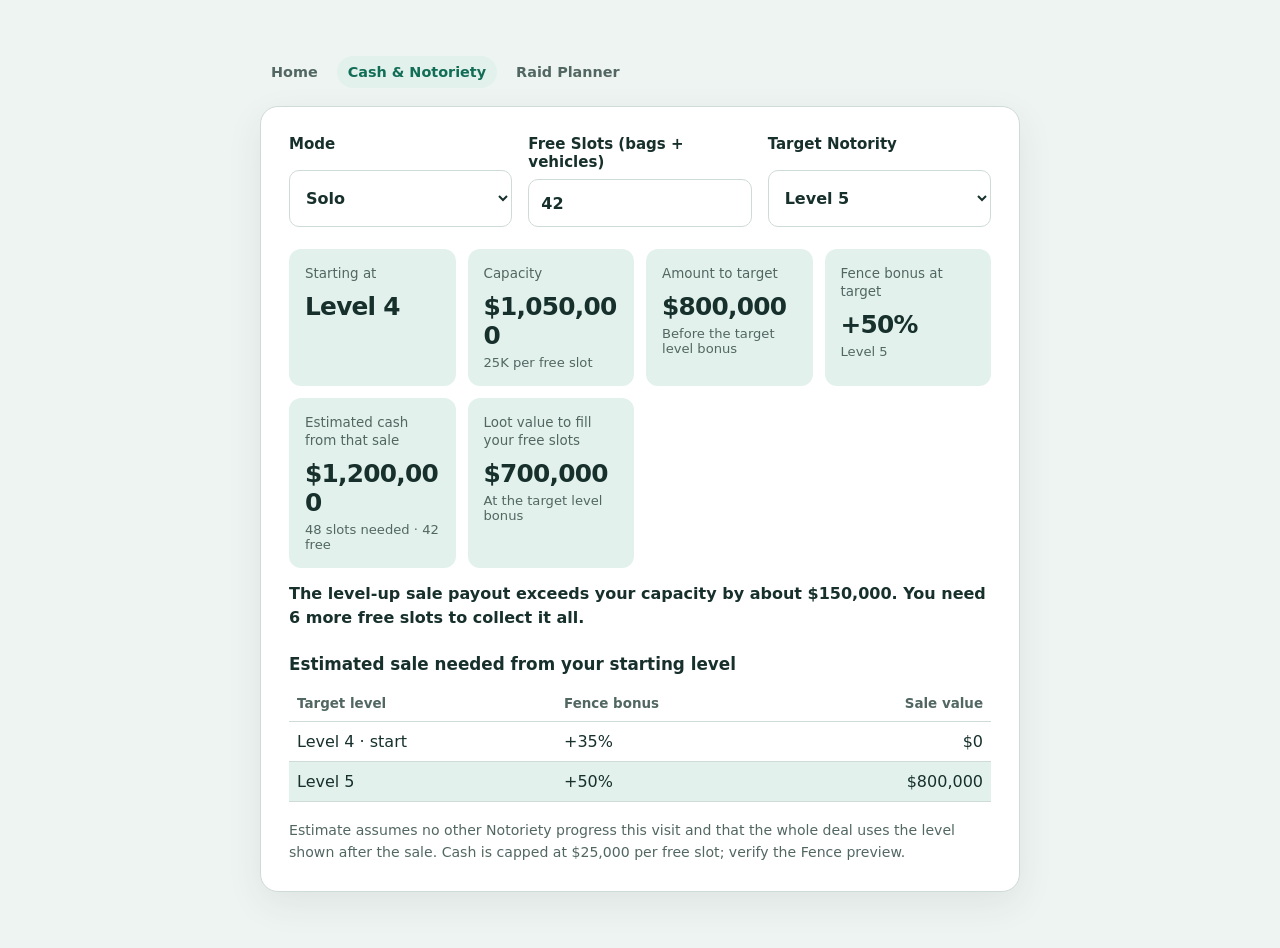
==== notoriety.html @ 1686f81c "Add ROB RUN calculators site" ====
<!doctype html>
<html lang="en">
<head>
  <meta charset="utf-8">
  <meta name="viewport" content="width=device-width, initial-scale=1">
  <meta name="theme-color" content="#eef4f2">
  <title>ROB RUN Fence Cash Calculator</title>
  <style>
    :root {
      color-scheme: light dark;
      --page: #eef4f2;
      --surface: #ffffff;
      --ink: #17302c;
      --muted: #526762;
      --line: #cfdbd7;
      --accent: #116d55;
      --accent-soft: #e2f1eb;
      --field: #ffffff;
      font-family: Inter, ui-sans-serif, system-ui, -apple-system, BlinkMacSystemFont, "Segoe UI", sans-serif;
    }
    @media (prefers-color-scheme: dark) {
      :root {
        --page: #121b19;
        --surface: #1c2925;
        --ink: #e7f0ec;
        --muted: #b2c1bb;
        --line: #3a4a44;
        --accent: #73d1ad;
        --accent-soft: #263d34;
        --field: #17221f;
      }
    }
    * { box-sizing: border-box; }
    body {
      margin: 0;
      min-height: 100vh;
      padding: clamp(20px, 5vw, 56px) 16px;
      background: var(--page);
      color: var(--ink);
    }
    main {
      width: min(100%, 760px);
      margin: 0 auto;
    }
    .site-nav {
      width: min(100%, 760px);
      margin: 0 auto 18px;
      display: flex;
      flex-wrap: wrap;
      gap: 8px;
    }
    .site-nav a {
      padding: 8px 11px;
      border-radius: 999px;
      color: var(--muted);
      text-decoration: none;
      font-size: 0.9rem;
      font-weight: 600;
    }
    .site-nav a[aria-current="page"] { background: var(--accent-soft); color: var(--accent); }
    h1 {
      margin: 0 0 8px;
      font-size: clamp(1.55rem, 4vw, 2.15rem);
      letter-spacing: -0.035em;
    }
    .intro {
      margin: 0 0 24px;
      color: var(--muted);
      line-height: 1.5;
    }
    .panel {
      padding: clamp(18px, 4vw, 28px);
      border: 1px solid var(--line);
      border-radius: 18px;
      background: var(--surface);
      box-shadow: 0 12px 36px rgb(20 45 38 / 8%);
    }
    .inputs {
      display: grid;
      grid-template-columns: repeat(auto-fit, minmax(min(100%, 190px), 1fr));
      gap: 16px;
      margin-bottom: 22px;
    }
    label { display: grid; gap: 8px; font-weight: 600; }
    label span { font-size: 0.94rem; }
    select, input {
      width: 100%;
      min-height: 48px;
      padding: 10px 12px;
      border: 1px solid var(--line);
      border-radius: 10px;
      background: var(--field);
      color: var(--ink);
      font: inherit;
    }
    select:focus, input:focus {
      outline: 3px solid color-mix(in srgb, var(--accent) 32%, transparent);
      border-color: var(--accent);
    }
    .results {
      display: grid;
      grid-template-columns: repeat(auto-fit, minmax(min(100%, 155px), 1fr));
      gap: 12px;
    }
    .result {
      min-width: 0;
      padding: 16px;
      border-radius: 12px;
      background: var(--accent-soft);
    }
    .result-label {
      display: block;
      margin-bottom: 9px;
      color: var(--muted);
      font-size: 0.84rem;
      line-height: 1.35;
    }
    .result-value {
      display: block;
      font-size: clamp(1.15rem, 3.8vw, 1.55rem);
      font-weight: 700;
      letter-spacing: -0.03em;
      overflow-wrap: anywhere;
      font-variant-numeric: tabular-nums;
    }
    .result-detail {
      display: block;
      margin-top: 5px;
      color: var(--muted);
      font-size: 0.82rem;
    }
    .note {
      margin: 18px 0 0;
      color: var(--muted);
      font-size: 0.88rem;
      line-height: 1.5;
    }
    .ladder-section { margin-top: 24px; }
    h2 { margin: 0 0 12px; font-size: 1.05rem; }
    .table-wrap { overflow-x: auto; }
    table { width: 100%; border-collapse: collapse; text-align: left; }
    th, td { padding: 10px 8px; border-bottom: 1px solid var(--line); }
    th { color: var(--muted); font-size: 0.84rem; font-weight: 600; }
    td:last-child, th:last-child { text-align: right; white-space: nowrap; }
    tbody tr.selected { background: var(--accent-soft); }
    .status { margin: 14px 0 0; font-weight: 600; line-height: 1.5; }
    @media (max-width: 460px) {
      th, td { padding: 9px 5px; font-size: 0.85rem; }
    }
  </style>
</head>
<body>
  <nav class="site-nav" aria-label="ROB RUN tools">
    <a href="index.html">Home</a>
    <a href="notoriety.html" aria-current="page">Cash &amp; Notoriety</a>
    <a href="raids.html">Raid Planner</a>
  </nav>
  <main>
    <section class="panel" aria-label="Cash capacity settings and results">
      <div class="inputs">
        <label for="party">
          <span>Mode</span>
          <select id="party">
            <option value="solo" selected>Solo</option>
            <option value="duo">Duo</option>
            <option value="trio">Trio</option>
          </select>
        </label>
        <label for="slots">
          <span>Free Slots (bags + vehicles)</span>
          <input id="slots" type="number" min="0" step="1" value="42" inputmode="numeric">
        </label>
        <label for="target">
          <span>Target Notority</span>
          <select id="target"></select>
        </label>
      </div>
      <div class="results" aria-live="polite" aria-atomic="true">
        <div class="result">
          <span class="result-label">Starting at</span>
          <strong class="result-value" id="start-level">Level 4</strong>
        </div>
        <div class="result">
          <span class="result-label">Capacity</span>
          <strong class="result-value" id="capacity">$1,050,000</strong>
          <span class="result-detail">25K per free slot</span>
        </div>
        <div class="result">
          <span class="result-label">Amount to target</span>
          <strong class="result-value" id="sale-needed">$800,000</strong>
          <span class="result-detail">Before the target level bonus</span>
        </div>
        <div class="result">
          <span class="result-label">Fence bonus at target</span>
          <strong class="result-value" id="target-bonus">+50%</strong>
          <span class="result-detail" id="target-label">Level 5</span>
        </div>
        <div class="result">
          <span class="result-label">Estimated cash from that sale</span>
          <strong class="result-value" id="payout">$1,200,000</strong>
          <span class="result-detail" id="slots-needed">48 slots needed · 42 free</span>
        </div>
        <div class="result">
          <span class="result-label">Loot value to fill your free slots</span>
          <strong class="result-value" id="fill-value">$700,000</strong>
          <span class="result-detail">At the target level bonus</span>
        </div>
      </div>
      <p class="status" id="fit-status" aria-live="polite"></p>
      <div class="ladder-section">
        <h2>Estimated sale needed from your starting level</h2>
        <div class="table-wrap">
          <table>
            <thead><tr><th>Target level</th><th>Fence bonus</th><th>Sale value</th></tr></thead>
            <tbody id="ladder-body"></tbody>
          </table>
        </div>
      </div>
      <p class="note" id="note">Thresholds are community-reported estimates. Other criminal actions can add Notoriety progress; check the Fence preview for the live level and payout.</p>
    </section>
  </main>
  <script>
    (() => {
      const partyInput = document.getElementById("party");
      const slotsInput = document.getElementById("slots");
      const targetInput = document.getElementById("target");
      const startOutput = document.getElementById("start-level");
      const capacityOutput = document.getElementById("capacity");
      const saleOutput = document.getElementById("sale-needed");
      const bonusOutput = document.getElementById("target-bonus");
      const targetLabelOutput = document.getElementById("target-label");
      const payoutOutput = document.getElementById("payout");
      const slotsNeededOutput = document.getElementById("slots-needed");
      const fillValueOutput = document.getElementById("fill-value");
      const fitStatusOutput = document.getElementById("fit-status");
      const ladderBody = document.getElementById("ladder-body");
      const noteOutput = document.getElementById("note");
      const cashPerSlot = 25000;
      const cumulativeThresholds = [0, 200000, 500000, 1000000, 1800000];
      const fenceBonuses = [0, 10, 20, 35, 50];
      const startingRates = {
        solo: { level: 4, bonus: 35 },
        duo: { level: 2, bonus: 10 },
        trio: { level: 1, bonus: 0 }
      };
      const money = new Intl.NumberFormat("en-US", {
        style: "currency",
        currency: "USD",
        maximumFractionDigits: 0
      });

      function refreshTargets(startLevel) {
        const previousTarget = Number(targetInput.value) || 5;
        targetInput.replaceChildren();
        for (let level = startLevel; level <= 5; level += 1) {
          const option = document.createElement("option");
          option.value = String(level);
          option.textContent = `Level ${level}`;
          targetInput.append(option);
        }
        targetInput.value = String(Math.max(startLevel, Math.min(5, previousTarget)));
      }

      function update() {
        const party = startingRates[partyInput.value];
        const slots = Math.max(0, Math.floor(Number(slotsInput.value) || 0));
        const capacity = slots * cashPerSlot;
        const targetLevel = Number(targetInput.value);
        const targetBonus = fenceBonuses[targetLevel - 1];
        const saleNeeded = Math.max(0, cumulativeThresholds[targetLevel - 1] - cumulativeThresholds[party.level - 1]);
        const payout = saleNeeded * (1 + targetBonus / 100);
        const slotsNeeded = Math.ceil(payout / cashPerSlot);
        const fillValue = capacity / (1 + targetBonus / 100);

        startOutput.textContent = `Level ${party.level}`;
        capacityOutput.textContent = money.format(capacity);
        saleOutput.textContent = money.format(saleNeeded);
        bonusOutput.textContent = `+${targetBonus}%`;
        targetLabelOutput.textContent = `Level ${targetLevel}`;
        payoutOutput.textContent = money.format(payout);
        slotsNeededOutput.textContent = `${slotsNeeded} slots needed · ${slots} free`;
        fillValueOutput.textContent = money.format(Math.round(fillValue));

        if (slotsNeeded > slots) {
          const shortfall = slotsNeeded - slots;
          fitStatusOutput.textContent = `The level-up sale payout exceeds your capacity by about ${money.format(payout - capacity)}. You need ${shortfall} more free slot${shortfall === 1 ? "" : "s"} to collect it all.`;
        } else {
          const remainingCash = capacity - payout;
          const moreLoot = remainingCash / (1 + targetBonus / 100);
          fitStatusOutput.textContent = remainingCash > 0
            ? `The payout fits. After collecting it, about ${money.format(Math.round(moreLoot))} more loot value at the target bonus would fill the remaining slots.`
            : "The level-up sale payout fills your available slots.";
        }

        const rows = [];
        for (let level = party.level; level <= 5; level += 1) {
          const needed = Math.max(0, cumulativeThresholds[level - 1] - cumulativeThresholds[party.level - 1]);
          rows.push(`<tr class="${level === targetLevel ? "selected" : ""}"><td>Level ${level}${level === party.level ? " · start" : ""}</td><td>+${fenceBonuses[level - 1]}%</td><td>${money.format(needed)}</td></tr>`);
        }
        ladderBody.innerHTML = rows.join("");
        noteOutput.textContent = `Estimate assumes no other Notoriety progress this visit and that the whole deal uses the level shown after the sale. Cash is capped at $25,000 per free slot; verify the Fence preview.`;
      }

      partyInput.addEventListener("change", () => {
        refreshTargets(startingRates[partyInput.value].level);
        update();
      });
      targetInput.addEventListener("change", update);
      slotsInput.addEventListener("input", update);
      refreshTargets(startingRates[partyInput.value].level);
      targetInput.value = "5";
      update();
    })();
  </script>
</body>
</html>
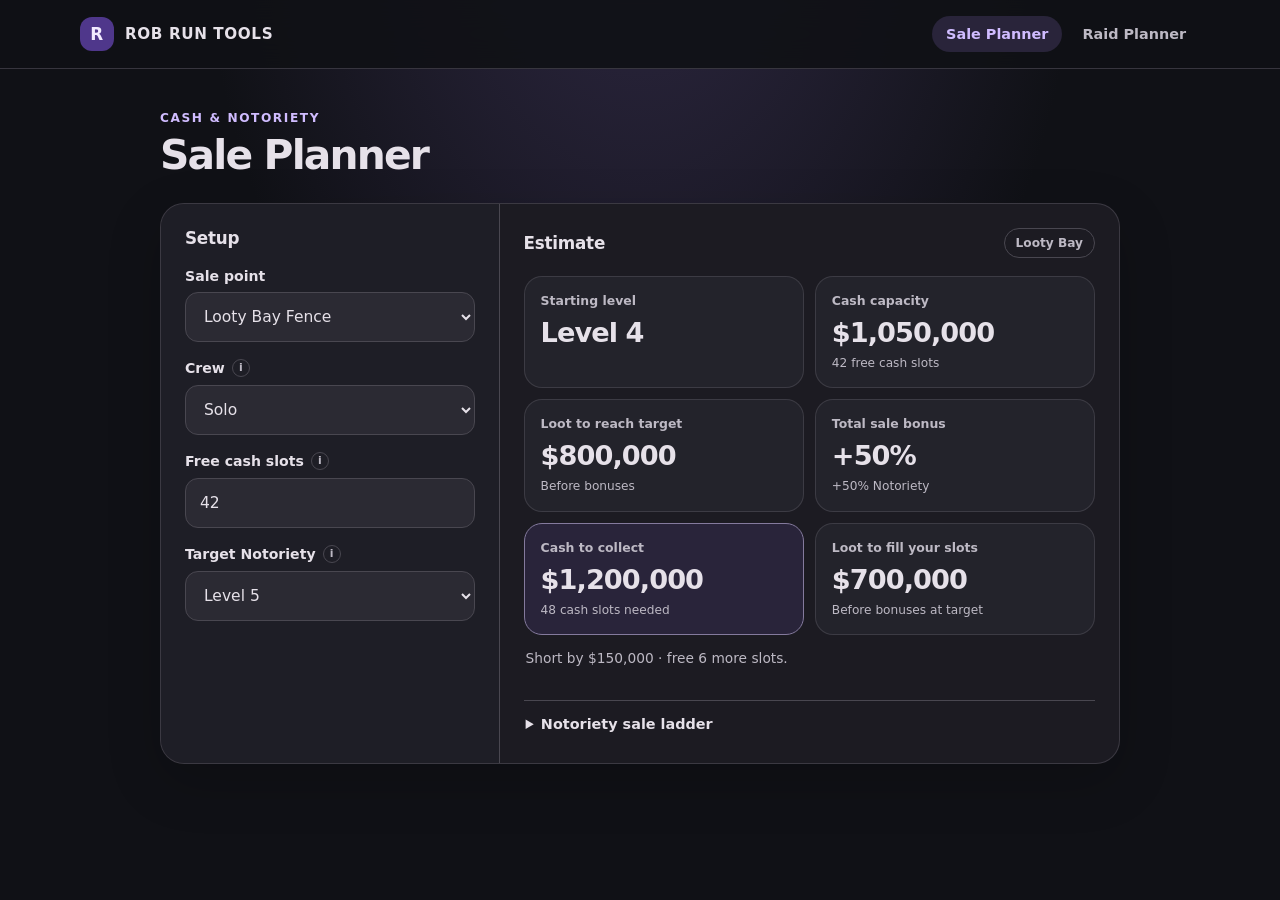
==== commit 73d84fa2: "Polish ROB RUN tools and add district sales" ====
--- a/notoriety.html
+++ b/notoriety.html
@@ -3,220 +3,81 @@
 <head>
   <meta charset="utf-8">
   <meta name="viewport" content="width=device-width, initial-scale=1">
-  <meta name="theme-color" content="#eef4f2">
-  <title>ROB RUN Fence Cash Calculator</title>
-  <style>
-    :root {
-      color-scheme: light dark;
-      --page: #eef4f2;
-      --surface: #ffffff;
-      --ink: #17302c;
-      --muted: #526762;
-      --line: #cfdbd7;
-      --accent: #116d55;
-      --accent-soft: #e2f1eb;
-      --field: #ffffff;
-      font-family: Inter, ui-sans-serif, system-ui, -apple-system, BlinkMacSystemFont, "Segoe UI", sans-serif;
-    }
-    @media (prefers-color-scheme: dark) {
-      :root {
-        --page: #121b19;
-        --surface: #1c2925;
-        --ink: #e7f0ec;
-        --muted: #b2c1bb;
-        --line: #3a4a44;
-        --accent: #73d1ad;
-        --accent-soft: #263d34;
-        --field: #17221f;
-      }
-    }
-    * { box-sizing: border-box; }
-    body {
-      margin: 0;
-      min-height: 100vh;
-      padding: clamp(20px, 5vw, 56px) 16px;
-      background: var(--page);
-      color: var(--ink);
-    }
-    main {
-      width: min(100%, 760px);
-      margin: 0 auto;
-    }
-    .site-nav {
-      width: min(100%, 760px);
-      margin: 0 auto 18px;
-      display: flex;
-      flex-wrap: wrap;
-      gap: 8px;
-    }
-    .site-nav a {
-      padding: 8px 11px;
-      border-radius: 999px;
-      color: var(--muted);
-      text-decoration: none;
-      font-size: 0.9rem;
-      font-weight: 600;
-    }
-    .site-nav a[aria-current="page"] { background: var(--accent-soft); color: var(--accent); }
-    h1 {
-      margin: 0 0 8px;
-      font-size: clamp(1.55rem, 4vw, 2.15rem);
-      letter-spacing: -0.035em;
-    }
-    .intro {
-      margin: 0 0 24px;
-      color: var(--muted);
-      line-height: 1.5;
-    }
-    .panel {
-      padding: clamp(18px, 4vw, 28px);
-      border: 1px solid var(--line);
-      border-radius: 18px;
-      background: var(--surface);
-      box-shadow: 0 12px 36px rgb(20 45 38 / 8%);
-    }
-    .inputs {
-      display: grid;
-      grid-template-columns: repeat(auto-fit, minmax(min(100%, 190px), 1fr));
-      gap: 16px;
-      margin-bottom: 22px;
-    }
-    label { display: grid; gap: 8px; font-weight: 600; }
-    label span { font-size: 0.94rem; }
-    select, input {
-      width: 100%;
-      min-height: 48px;
-      padding: 10px 12px;
-      border: 1px solid var(--line);
-      border-radius: 10px;
-      background: var(--field);
-      color: var(--ink);
-      font: inherit;
-    }
-    select:focus, input:focus {
-      outline: 3px solid color-mix(in srgb, var(--accent) 32%, transparent);
-      border-color: var(--accent);
-    }
-    .results {
-      display: grid;
-      grid-template-columns: repeat(auto-fit, minmax(min(100%, 155px), 1fr));
-      gap: 12px;
-    }
-    .result {
-      min-width: 0;
-      padding: 16px;
-      border-radius: 12px;
-      background: var(--accent-soft);
-    }
-    .result-label {
-      display: block;
-      margin-bottom: 9px;
-      color: var(--muted);
-      font-size: 0.84rem;
-      line-height: 1.35;
-    }
-    .result-value {
-      display: block;
-      font-size: clamp(1.15rem, 3.8vw, 1.55rem);
-      font-weight: 700;
-      letter-spacing: -0.03em;
-      overflow-wrap: anywhere;
-      font-variant-numeric: tabular-nums;
-    }
-    .result-detail {
-      display: block;
-      margin-top: 5px;
-      color: var(--muted);
-      font-size: 0.82rem;
-    }
-    .note {
-      margin: 18px 0 0;
-      color: var(--muted);
-      font-size: 0.88rem;
-      line-height: 1.5;
-    }
-    .ladder-section { margin-top: 24px; }
-    h2 { margin: 0 0 12px; font-size: 1.05rem; }
-    .table-wrap { overflow-x: auto; }
-    table { width: 100%; border-collapse: collapse; text-align: left; }
-    th, td { padding: 10px 8px; border-bottom: 1px solid var(--line); }
-    th { color: var(--muted); font-size: 0.84rem; font-weight: 600; }
-    td:last-child, th:last-child { text-align: right; white-space: nowrap; }
-    tbody tr.selected { background: var(--accent-soft); }
-    .status { margin: 14px 0 0; font-weight: 600; line-height: 1.5; }
-    @media (max-width: 460px) {
-      th, td { padding: 9px 5px; font-size: 0.85rem; }
-    }
-  </style>
+  <meta name="theme-color" content="#101116">
+  <title>Sale Planner · ROB RUN Tools</title>
+  <link rel="stylesheet" href="styles.css">
 </head>
 <body>
-  <nav class="site-nav" aria-label="ROB RUN tools">
-    <a href="index.html">Home</a>
-    <a href="notoriety.html" aria-current="page">Cash &amp; Notoriety</a>
-    <a href="raids.html">Raid Planner</a>
-  </nav>
-  <main>
-    <section class="panel" aria-label="Cash capacity settings and results">
-      <div class="inputs">
-        <label for="party">
-          <span>Mode</span>
-          <select id="party">
-            <option value="solo" selected>Solo</option>
-            <option value="duo">Duo</option>
-            <option value="trio">Trio</option>
-          </select>
-        </label>
-        <label for="slots">
-          <span>Free Slots (bags + vehicles)</span>
-          <input id="slots" type="number" min="0" step="1" value="42" inputmode="numeric">
-        </label>
-        <label for="target">
-          <span>Target Notority</span>
-          <select id="target"></select>
-        </label>
-      </div>
-      <div class="results" aria-live="polite" aria-atomic="true">
-        <div class="result">
-          <span class="result-label">Starting at</span>
-          <strong class="result-value" id="start-level">Level 4</strong>
-        </div>
-        <div class="result">
-          <span class="result-label">Capacity</span>
-          <strong class="result-value" id="capacity">$1,050,000</strong>
-          <span class="result-detail">25K per free slot</span>
-        </div>
-        <div class="result">
-          <span class="result-label">Amount to target</span>
-          <strong class="result-value" id="sale-needed">$800,000</strong>
-          <span class="result-detail">Before the target level bonus</span>
-        </div>
-        <div class="result">
-          <span class="result-label">Fence bonus at target</span>
-          <strong class="result-value" id="target-bonus">+50%</strong>
-          <span class="result-detail" id="target-label">Level 5</span>
-        </div>
-        <div class="result">
-          <span class="result-label">Estimated cash from that sale</span>
-          <strong class="result-value" id="payout">$1,200,000</strong>
-          <span class="result-detail" id="slots-needed">48 slots needed · 42 free</span>
-        </div>
-        <div class="result">
-          <span class="result-label">Loot value to fill your free slots</span>
-          <strong class="result-value" id="fill-value">$700,000</strong>
-          <span class="result-detail">At the target level bonus</span>
+  <header class="appbar">
+    <div class="appbar-inner">
+      <a class="brand" href="index.html"><span class="brand-mark" aria-hidden="true">R</span><span>ROB RUN TOOLS</span></a>
+      <nav class="nav" aria-label="Main navigation">
+        <a href="notoriety.html" aria-current="page">Sale Planner</a>
+        <a href="raids.html">Raid Planner</a>
+      </nav>
+    </div>
+  </header>
+  <main class="page page-narrow">
+    <div class="page-head"><p class="eyebrow">Cash &amp; Notoriety</p><h1>Sale Planner</h1></div>
+    <section class="planner surface" aria-label="Sale planning calculator">
+      <div class="setup">
+        <div class="section-title"><h2>Setup</h2></div>
+        <div class="fields">
+          <label class="field" for="location">
+            <span class="label-line">Sale point</span>
+            <select id="location">
+              <option value="fence">Looty Bay Fence</option>
+              <option value="center">District Sales Center</option>
+            </select>
+          </label>
+          <div class="field" id="district-fields" hidden>
+            <label class="label-line" for="district-level">District level <button class="info" type="button" title="District Sales Centers are for residents. Reported location bonuses: Level I +10%, Level II +20%, Level III +30%. Check the live offer." aria-label="District Sales Center bonus details">i</button></label>
+            <select id="district-level">
+              <option value="1">Level I</option>
+              <option value="2">Level II</option>
+              <option value="3">Level III · Highlands</option>
+            </select>
+          </div>
+          <label class="field" for="party">
+            <span class="label-line">Crew <button class="info" type="button" title="Sets your estimated starting Notoriety." aria-label="Crew size details">i</button></span>
+            <select id="party">
+              <option value="solo" selected>Solo</option>
+              <option value="duo">Duo</option>
+              <option value="trio">Trio</option>
+            </select>
+          </label>
+          <label class="field" for="slots">
+            <span class="label-line">Free cash slots <button class="info" type="button" title="Each free slot holds one $25,000 cash stack." aria-label="Cash slots details">i</button></span>
+            <input id="slots" type="number" min="0" step="1" value="42" inputmode="numeric">
+          </label>
+          <label class="field" for="target">
+            <span class="label-line">Target Notoriety <button class="info" type="button" title="Notoriety thresholds are estimates. Check the live sale preview." aria-label="Notoriety estimate details">i</button></span>
+            <select id="target"></select>
+          </label>
         </div>
       </div>
-      <p class="status" id="fit-status" aria-live="polite"></p>
-      <div class="ladder-section">
-        <h2>Estimated sale needed from your starting level</h2>
-        <div class="table-wrap">
-          <table>
-            <thead><tr><th>Target level</th><th>Fence bonus</th><th>Sale value</th></tr></thead>
-            <tbody id="ladder-body"></tbody>
-          </table>
+      <div class="results">
+        <div class="results-head"><h2>Estimate</h2><span class="live-chip" id="location-chip">Looty Bay</span></div>
+        <div class="result-grid" aria-live="polite" aria-atomic="true">
+          <div class="result"><span class="result-label">Starting level</span><strong class="result-value" id="start-level">Level 4</strong></div>
+          <div class="result"><span class="result-label">Cash capacity</span><strong class="result-value" id="capacity">$1,050,000</strong><span class="result-detail" id="capacity-detail">42 free slots</span></div>
+          <div class="result"><span class="result-label">Loot to reach target</span><strong class="result-value" id="sale-needed">$800,000</strong><span class="result-detail">Before bonuses</span></div>
+          <div class="result"><span class="result-label">Total sale bonus</span><strong class="result-value" id="total-bonus">+50%</strong><span class="result-detail" id="bonus-detail">+50% Notoriety</span></div>
+          <div class="result primary"><span class="result-label">Cash to collect</span><strong class="result-value" id="payout">$1,200,000</strong><span class="result-detail" id="slots-needed">48 slots needed</span></div>
+          <div class="result"><span class="result-label">Loot to fill your slots</span><strong class="result-value" id="fill-value">$700,000</strong><span class="result-detail">Before bonuses at target</span></div>
         </div>
+        <p class="status-line" id="fit-status" aria-live="polite"></p>
+        <details class="details">
+          <summary>Notoriety sale ladder</summary>
+          <div class="table-wrap">
+            <table>
+              <thead><tr><th>Target</th><th>Loot to reach</th><th>Total bonus</th><th>Cash</th></tr></thead>
+              <tbody id="ladder-body"></tbody>
+            </table>
+          </div>
+          <p class="table-empty" id="ladder-empty" hidden>Already at the highest level.</p>
+        </details>
       </div>
-      <p class="note" id="note">Thresholds are community-reported estimates. Other criminal actions can add Notoriety progress; check the Fence preview for the live level and payout.</p>
     </section>
   </main>
   <script>
@@ -224,92 +85,84 @@
       const partyInput = document.getElementById("party");
       const slotsInput = document.getElementById("slots");
       const targetInput = document.getElementById("target");
-      const startOutput = document.getElementById("start-level");
-      const capacityOutput = document.getElementById("capacity");
-      const saleOutput = document.getElementById("sale-needed");
-      const bonusOutput = document.getElementById("target-bonus");
-      const targetLabelOutput = document.getElementById("target-label");
-      const payoutOutput = document.getElementById("payout");
-      const slotsNeededOutput = document.getElementById("slots-needed");
-      const fillValueOutput = document.getElementById("fill-value");
-      const fitStatusOutput = document.getElementById("fit-status");
-      const ladderBody = document.getElementById("ladder-body");
-      const noteOutput = document.getElementById("note");
-      const cashPerSlot = 25000;
-      const cumulativeThresholds = [0, 200000, 500000, 1000000, 1800000];
-      const fenceBonuses = [0, 10, 20, 35, 50];
-      const startingRates = {
-        solo: { level: 4, bonus: 35 },
-        duo: { level: 2, bonus: 10 },
-        trio: { level: 1, bonus: 0 }
-      };
-      const money = new Intl.NumberFormat("en-US", {
-        style: "currency",
-        currency: "USD",
-        maximumFractionDigits: 0
-      });
+      const locationInput = document.getElementById("location");
+      const districtInput = document.getElementById("district-level");
+      const districtFields = document.getElementById("district-fields");
+      const money = new Intl.NumberFormat("en-US", { style: "currency", currency: "USD", maximumFractionDigits: 0 });
+      const thresholds = [0, 200000, 500000, 1000000, 1800000];
+      const notorietyBonuses = [0, 10, 20, 35, 50];
+      const districtBonuses = [0, 10, 20, 30];
+      const starts = { solo: { level: 4 }, duo: { level: 2 }, trio: { level: 1 } };
+      const output = (id) => document.getElementById(id);
 
       function refreshTargets(startLevel) {
-        const previousTarget = Number(targetInput.value) || 5;
+        const oldTarget = Number(targetInput.value) || 5;
         targetInput.replaceChildren();
         for (let level = startLevel; level <= 5; level += 1) {
           const option = document.createElement("option");
           option.value = String(level);
-          option.textContent = `Level ${level}`;
+          option.textContent = "Level " + level;
           targetInput.append(option);
         }
-        targetInput.value = String(Math.max(startLevel, Math.min(5, previousTarget)));
+        targetInput.value = String(Math.max(startLevel, Math.min(5, oldTarget)));
       }
 
-      function update() {
-        const party = startingRates[partyInput.value];
+      function calculate() {
+        const startLevel = starts[partyInput.value].level;
+        const targetLevel = Number(targetInput.value) || startLevel;
         const slots = Math.max(0, Math.floor(Number(slotsInput.value) || 0));
-        const capacity = slots * cashPerSlot;
-        const targetLevel = Number(targetInput.value);
-        const targetBonus = fenceBonuses[targetLevel - 1];
-        const saleNeeded = Math.max(0, cumulativeThresholds[targetLevel - 1] - cumulativeThresholds[party.level - 1]);
-        const payout = saleNeeded * (1 + targetBonus / 100);
-        const slotsNeeded = Math.ceil(payout / cashPerSlot);
-        const fillValue = capacity / (1 + targetBonus / 100);
+        const locationBonus = locationInput.value === "center" ? districtBonuses[Number(districtInput.value)] : 0;
+        const targetNotorietyBonus = notorietyBonuses[targetLevel - 1];
+        const totalBonus = targetNotorietyBonus + locationBonus;
+        const multiplier = 1 + totalBonus / 100;
+        const capacity = slots * 25000;
+        const saleNeeded = Math.max(0, thresholds[targetLevel - 1] - thresholds[startLevel - 1]);
+        const payout = saleNeeded * multiplier;
+        const slotsNeeded = Math.ceil(payout / 25000);
+        const fillValue = capacity / multiplier;
 
-        startOutput.textContent = `Level ${party.level}`;
-        capacityOutput.textContent = money.format(capacity);
-        saleOutput.textContent = money.format(saleNeeded);
-        bonusOutput.textContent = `+${targetBonus}%`;
-        targetLabelOutput.textContent = `Level ${targetLevel}`;
-        payoutOutput.textContent = money.format(payout);
-        slotsNeededOutput.textContent = `${slotsNeeded} slots needed · ${slots} free`;
-        fillValueOutput.textContent = money.format(Math.round(fillValue));
+        output("start-level").textContent = "Level " + startLevel;
+        output("capacity").textContent = money.format(capacity);
+        output("capacity-detail").textContent = slots + " free cash slot" + (slots === 1 ? "" : "s");
+        output("sale-needed").textContent = money.format(saleNeeded);
+        output("total-bonus").textContent = "+" + totalBonus + "%";
+        output("bonus-detail").textContent = "+" + targetNotorietyBonus + "% Notoriety" + (locationBonus ? " · +" + locationBonus + "% location" : "");
+        output("payout").textContent = money.format(payout);
+        output("slots-needed").textContent = slotsNeeded + " cash slot" + (slotsNeeded === 1 ? "" : "s") + " needed";
+        output("fill-value").textContent = money.format(Math.round(fillValue));
+        output("location-chip").textContent = locationInput.value === "center" ? "District Center" : "Looty Bay";
+        districtFields.hidden = locationInput.value !== "center";
 
-        if (slotsNeeded > slots) {
-          const shortfall = slotsNeeded - slots;
-          fitStatusOutput.textContent = `The level-up sale payout exceeds your capacity by about ${money.format(payout - capacity)}. You need ${shortfall} more free slot${shortfall === 1 ? "" : "s"} to collect it all.`;
+        if (slots === 0) {
+          output("fit-status").textContent = "No free cash slots.";
+        } else if (slotsNeeded > slots) {
+          output("fit-status").textContent = "Short by " + money.format(payout - capacity) + " · free " + (slotsNeeded - slots) + " more slot" + (slotsNeeded - slots === 1 ? "" : "s") + ".";
+        } else if (payout === 0) {
+          output("fit-status").textContent = "No sale needed for this level. Bring " + money.format(Math.round(fillValue)) + " loot value to fill your cash slots.";
         } else {
-          const remainingCash = capacity - payout;
-          const moreLoot = remainingCash / (1 + targetBonus / 100);
-          fitStatusOutput.textContent = remainingCash > 0
-            ? `The payout fits. After collecting it, about ${money.format(Math.round(moreLoot))} more loot value at the target bonus would fill the remaining slots.`
-            : "The level-up sale payout fills your available slots.";
+          const extraLoot = Math.max(0, capacity - payout) / multiplier;
+          output("fit-status").textContent = extraLoot > 0
+            ? "Pickup fits · about " + money.format(Math.round(extraLoot)) + " more loot value fills the remaining space."
+            : "Pickup fills your cash slots.";
         }
 
         const rows = [];
-        for (let level = party.level; level <= 5; level += 1) {
-          const needed = Math.max(0, cumulativeThresholds[level - 1] - cumulativeThresholds[party.level - 1]);
-          rows.push(`<tr class="${level === targetLevel ? "selected" : ""}"><td>Level ${level}${level === party.level ? " · start" : ""}</td><td>+${fenceBonuses[level - 1]}%</td><td>${money.format(needed)}</td></tr>`);
+        for (let level = startLevel + 1; level <= 5; level += 1) {
+          const value = thresholds[level - 1] - thresholds[startLevel - 1];
+          const combinedBonus = notorietyBonuses[level - 1] + locationBonus;
+          rows.push("<tr class=\"" + (level === targetLevel ? "selected" : "") + "\"><td>Level " + level + "</td><td>" + money.format(value) + "</td><td>+" + combinedBonus + "%</td><td>" + money.format(value * (1 + combinedBonus / 100)) + "</td></tr>");
         }
-        ladderBody.innerHTML = rows.join("");
-        noteOutput.textContent = `Estimate assumes no other Notoriety progress this visit and that the whole deal uses the level shown after the sale. Cash is capped at $25,000 per free slot; verify the Fence preview.`;
+        output("ladder-body").innerHTML = rows.join("");
+        output("ladder-empty").hidden = rows.length > 0;
       }
 
-      partyInput.addEventListener("change", () => {
-        refreshTargets(startingRates[partyInput.value].level);
-        update();
-      });
-      targetInput.addEventListener("change", update);
-      slotsInput.addEventListener("input", update);
-      refreshTargets(startingRates[partyInput.value].level);
+      partyInput.addEventListener("change", () => { refreshTargets(starts[partyInput.value].level); calculate(); });
+      for (const input of [slotsInput, targetInput, locationInput, districtInput]) {
+        input.addEventListener(input === slotsInput ? "input" : "change", calculate);
+      }
+      refreshTargets(starts[partyInput.value].level);
       targetInput.value = "5";
-      update();
+      calculate();
     })();
   </script>
 </body>
--- a/styles.css
+++ b/styles.css
@@ -0,0 +1,245 @@
+:root {
+  color-scheme: dark;
+  --bg: #101116;
+  --surface: #1b1b21;
+  --surface-2: #23232b;
+  --surface-3: #2b2a33;
+  --outline: #494750;
+  --text: #e6e1e9;
+  --muted: #bdb9c4;
+  --accent: #d0bcff;
+  --accent-container: #4f378b;
+  --accent-soft: #29243a;
+  --good: #a8dab5;
+  --warn: #f3d58a;
+  --bad: #ffb4ab;
+  --green: #b6e2c4;
+  --purple: #d5c5ff;
+  --gold: #f5d58b;
+  font-family: Roboto, Inter, ui-sans-serif, system-ui, -apple-system, BlinkMacSystemFont, "Segoe UI", sans-serif;
+}
+
+* { box-sizing: border-box; }
+body {
+  min-width: 320px;
+  min-height: 100vh;
+  margin: 0;
+  background: radial-gradient(ellipse at 50% -24%, #312a47 0, transparent 50%), var(--bg);
+  color: var(--text);
+}
+a { color: inherit; }
+button, input, select { font: inherit; }
+button, select, input { -webkit-tap-highlight-color: transparent; }
+:focus-visible { outline: 2px solid var(--accent); outline-offset: 3px; }
+[hidden] { display: none !important; }
+
+.appbar {
+  position: sticky;
+  z-index: 5;
+  top: 0;
+  border-bottom: 1px solid color-mix(in srgb, var(--outline) 70%, transparent);
+  background: color-mix(in srgb, var(--bg) 90%, transparent);
+  backdrop-filter: blur(18px);
+}
+.appbar-inner {
+  display: flex;
+  width: min(1120px, calc(100% - 32px));
+  min-height: 68px;
+  align-items: center;
+  justify-content: space-between;
+  gap: 20px;
+  margin: 0 auto;
+}
+.brand {
+  display: inline-flex;
+  align-items: center;
+  gap: 11px;
+  color: var(--text);
+  font-size: .95rem;
+  font-weight: 750;
+  letter-spacing: .04em;
+  text-decoration: none;
+  white-space: nowrap;
+}
+.brand-mark {
+  display: grid;
+  width: 34px;
+  height: 34px;
+  place-items: center;
+  border-radius: 12px;
+  background: var(--accent-container);
+  color: #f1eaff;
+  font-size: 1.05rem;
+  font-weight: 800;
+}
+.nav { display: flex; align-items: center; gap: 6px; }
+.nav a {
+  padding: 10px 14px;
+  border-radius: 999px;
+  color: var(--muted);
+  font-size: .9rem;
+  font-weight: 600;
+  text-decoration: none;
+  transition: background 140ms ease, color 140ms ease;
+}
+.nav a:hover { background: var(--surface-2); color: var(--text); }
+.nav a[aria-current="page"] { background: var(--accent-soft); color: var(--accent); }
+
+.page { width: min(100% - 32px, 1040px); margin: 0 auto; padding: 42px 0 64px; }
+.page-narrow { max-width: 960px; }
+.page-head { margin-bottom: 24px; }
+.eyebrow { margin: 0 0 8px; color: var(--accent); font-size: .76rem; font-weight: 750; letter-spacing: .13em; text-transform: uppercase; }
+h1 { margin: 0; font-size: clamp(1.8rem, 4vw, 2.55rem); font-weight: 650; letter-spacing: -.045em; line-height: 1.12; }
+h2 { margin: 0; font-size: 1.05rem; font-weight: 650; letter-spacing: -.015em; }
+.page-description { margin: 9px 0 0; color: var(--muted); font-size: .96rem; line-height: 1.5; }
+.surface {
+  border: 1px solid color-mix(in srgb, var(--outline) 70%, transparent);
+  border-radius: 24px;
+  background: color-mix(in srgb, var(--surface) 94%, #252338);
+  box-shadow: 0 18px 54px rgb(0 0 0 / 18%);
+}
+.planner { display: grid; grid-template-columns: minmax(250px, .82fr) minmax(0, 1.5fr); overflow: hidden; }
+.setup { padding: 24px; border-right: 1px solid var(--outline); background: color-mix(in srgb, var(--surface-2) 42%, transparent); }
+.section-title { display: flex; align-items: center; justify-content: space-between; gap: 12px; margin-bottom: 20px; }
+.fields { display: grid; gap: 17px; }
+.field { display: grid; min-width: 0; gap: 8px; }
+.label-line { display: flex; align-items: center; gap: 7px; color: var(--text); font-size: .88rem; font-weight: 600; }
+.field input, .field select {
+  width: 100%;
+  min-height: 50px;
+  padding: 0 14px;
+  border: 1px solid var(--outline);
+  border-radius: 13px;
+  background: var(--surface-3);
+  color: var(--text);
+  font-size: .97rem;
+  font-variant-numeric: tabular-nums;
+}
+.field input:focus, .field select:focus { border-color: var(--accent); outline: 2px solid color-mix(in srgb, var(--accent) 26%, transparent); }
+.field input:disabled { opacity: .45; }
+.helper { color: var(--muted); font-size: .78rem; line-height: 1.4; }
+.info {
+  display: inline-grid;
+  width: 18px;
+  height: 18px;
+  flex: 0 0 auto;
+  place-items: center;
+  padding: 0;
+  border: 1px solid var(--outline);
+  border-radius: 50%;
+  background: transparent;
+  color: var(--muted);
+  font-size: .68rem;
+  cursor: help;
+}
+.results { min-width: 0; padding: 24px; }
+.results-head { display: flex; align-items: center; justify-content: space-between; gap: 14px; margin-bottom: 18px; }
+.live-chip { padding: 7px 11px; border: 1px solid var(--outline); border-radius: 999px; color: var(--muted); font-size: .76rem; font-weight: 650; white-space: nowrap; }
+.result-grid { display: grid; grid-template-columns: repeat(2, minmax(0, 1fr)); gap: 11px; }
+.result {
+  min-width: 0;
+  min-height: 108px;
+  padding: 16px;
+  border: 1px solid color-mix(in srgb, var(--outline) 68%, transparent);
+  border-radius: 18px;
+  background: var(--surface-2);
+}
+.result.primary { border-color: color-mix(in srgb, var(--accent) 44%, var(--outline)); background: var(--accent-soft); }
+.result-label { display: flex; align-items: center; gap: 6px; margin-bottom: 9px; color: var(--muted); font-size: .78rem; font-weight: 550; line-height: 1.3; }
+.result-value { display: block; overflow-wrap: anywhere; color: var(--text); font-size: clamp(1.2rem, 2.8vw, 1.7rem); font-weight: 680; letter-spacing: -.035em; line-height: 1.1; font-variant-numeric: tabular-nums; }
+.result-detail { display: block; margin-top: 7px; color: var(--muted); font-size: .76rem; line-height: 1.35; }
+.status-line { min-height: 38px; margin: 14px 2px 4px; color: var(--muted); font-size: .86rem; line-height: 1.45; }
+.details { margin-top: 13px; border-top: 1px solid var(--outline); }
+.details summary { padding: 15px 2px 7px; color: var(--text); font-size: .9rem; font-weight: 600; cursor: pointer; }
+.table-wrap { overflow-x: auto; }
+table { width: 100%; border-collapse: collapse; text-align: left; }
+th, td { padding: 11px 8px; border-bottom: 1px solid color-mix(in srgb, var(--outline) 74%, transparent); }
+th { color: var(--muted); font-size: .75rem; font-weight: 600; }
+td { font-size: .85rem; font-variant-numeric: tabular-nums; }
+th:last-child, td:last-child { text-align: right; white-space: nowrap; }
+tbody tr.selected { background: color-mix(in srgb, var(--accent) 11%, transparent); }
+.table-empty { margin: 8px 0 3px; color: var(--muted); font-size: .85rem; }
+
+.raid-surface { padding: 24px; }
+.summary { display: flex; flex-wrap: wrap; gap: 10px; margin-bottom: 22px; }
+.summary-item { display: flex; min-width: 150px; align-items: center; justify-content: space-between; gap: 16px; padding: 12px 15px; border: 1px solid var(--outline); border-radius: 15px; background: var(--surface-2); }
+.summary-label { color: var(--muted); font-size: .82rem; }
+.summary-value { font-size: 1.08rem; font-weight: 700; font-variant-numeric: tabular-nums; }
+.tabs { display: flex; gap: 4px; margin-bottom: 19px; padding: 4px; border-radius: 999px; background: var(--surface-2); width: fit-content; }
+.tab { min-height: 40px; padding: 0 17px; border: 0; border-radius: 999px; background: transparent; color: var(--muted); font-size: .88rem; font-weight: 620; cursor: pointer; }
+.tab[aria-selected="true"] { background: var(--accent-container); color: #f1eaff; }
+.decoder-grid { display: grid; grid-template-columns: repeat(3, minmax(0, 1fr)); gap: 13px; }
+.decoder-card { padding: 17px; border: 1px solid var(--outline); border-radius: 18px; background: var(--surface-2); }
+.decoder-top { display: flex; align-items: center; justify-content: space-between; gap: 8px; margin-bottom: 15px; }
+.decoder-name { display: flex; align-items: center; gap: 9px; font-weight: 650; }
+.tier-dot { width: 10px; height: 10px; border-radius: 50%; }
+.tier-green { background: var(--green); box-shadow: 0 0 12px color-mix(in srgb, var(--green) 45%, transparent); }
+.tier-purple { background: var(--purple); box-shadow: 0 0 12px color-mix(in srgb, var(--purple) 45%, transparent); }
+.tier-gold { background: var(--gold); box-shadow: 0 0 12px color-mix(in srgb, var(--gold) 45%, transparent); }
+.point-chip { padding: 5px 8px; border-radius: 999px; background: var(--surface-3); color: var(--muted); font-size: .72rem; font-weight: 600; white-space: nowrap; }
+.decoder-card input { width: 100%; min-height: 50px; padding: 0 13px; border: 1px solid var(--outline); border-radius: 13px; background: var(--surface-3); color: var(--text); font-size: 1.05rem; font-weight: 600; font-variant-numeric: tabular-nums; }
+.tab-panel h2 { margin: 0 0 15px; }
+.toggle { display: inline-flex; align-items: center; gap: 10px; margin: 0 0 17px; color: var(--text); font-size: .88rem; font-weight: 550; cursor: pointer; }
+.toggle input { width: 19px; height: 19px; margin: 0; accent-color: var(--accent); }
+.target-table { border: 1px solid var(--outline); border-radius: 17px; overflow: hidden; }
+.target-table th { padding: 13px 12px; background: var(--surface-2); }
+.target-table td { padding: 12px; }
+.numeric { text-align: right; white-space: nowrap; }
+.outlook { display: inline-flex; align-items: center; min-height: 27px; padding: 4px 9px; border-radius: 999px; font-size: .76rem; font-weight: 650; white-space: nowrap; }
+.outlook.good { background: color-mix(in srgb, var(--good) 15%, transparent); color: var(--good); }
+.outlook.maybe { background: color-mix(in srgb, var(--warn) 15%, transparent); color: var(--warn); }
+.outlook.bad { background: color-mix(in srgb, var(--bad) 12%, transparent); color: var(--bad); }
+.footer-note { margin: 15px 2px 0; color: var(--muted); font-size: .77rem; }
+
+.home-page { padding-top: clamp(56px, 10vw, 112px); }
+.home-intro { max-width: 650px; margin-bottom: 35px; }
+.home-intro h1 { font-size: clamp(2.2rem, 7vw, 4.2rem); }
+.home-intro .page-description { font-size: 1.05rem; }
+.tool-grid { display: grid; grid-template-columns: repeat(2, minmax(0, 1fr)); gap: 15px; }
+.tool-card { display: flex; min-height: 202px; flex-direction: column; padding: 22px; border: 1px solid var(--outline); border-radius: 22px; background: linear-gradient(145deg, color-mix(in srgb, var(--surface-2) 88%, var(--accent-container)), var(--surface)); text-decoration: none; transition: border-color 150ms ease, transform 150ms ease; }
+.tool-card:hover { transform: translateY(-2px); border-color: color-mix(in srgb, var(--accent) 70%, var(--outline)); }
+.card-top { display: flex; align-items: center; justify-content: space-between; margin-bottom: auto; }
+.card-icon { display: grid; width: 42px; height: 42px; place-items: center; border-radius: 15px; background: var(--accent-soft); color: var(--accent); font-size: 1.2rem; font-weight: 700; }
+.card-arrow { color: var(--muted); font-size: 1.2rem; }
+.tool-card h2 { margin: 22px 0 6px; font-size: 1.12rem; }
+.tool-card p { margin: 0; color: var(--muted); font-size: .88rem; line-height: 1.45; }
+.home-note { margin: 17px 2px 0; color: var(--muted); font-size: .78rem; }
+
+@media (max-width: 760px) {
+  .planner { grid-template-columns: 1fr; }
+  .setup { border-right: 0; border-bottom: 1px solid var(--outline); }
+  .fields { grid-template-columns: repeat(2, minmax(0, 1fr)); }
+  .decoder-grid { grid-template-columns: 1fr; }
+  .decoder-card { display: grid; grid-template-columns: 1fr minmax(90px, .65fr); align-items: center; gap: 14px; }
+  .decoder-top { margin: 0; }
+}
+@media (max-width: 560px) {
+  .appbar-inner { width: calc(100% - 22px); min-height: 62px; gap: 8px; }
+  .brand { gap: 7px; font-size: .83rem; }
+  .brand-mark { width: 30px; height: 30px; border-radius: 10px; }
+  .nav { gap: 1px; }
+  .nav a { padding: 9px 9px; font-size: .76rem; }
+  .page { width: calc(100% - 24px); padding-top: 29px; }
+  .home-page { padding-top: 57px; }
+  .surface, .raid-surface { border-radius: 19px; }
+  .setup, .results, .raid-surface { padding: 17px; }
+  .fields { grid-template-columns: 1fr; gap: 14px; }
+  .result-grid { gap: 8px; }
+  .result { min-height: 98px; padding: 13px; border-radius: 15px; }
+  .result-label { font-size: .72rem; }
+  .result-detail { font-size: .7rem; }
+  .results-head { align-items: flex-start; }
+  .live-chip { font-size: .69rem; }
+  .tool-grid { grid-template-columns: 1fr; }
+  .tool-card { min-height: 166px; }
+  .summary-item { min-width: 0; flex: 1 1 140px; }
+  .target-table th, .target-table td { padding: 10px 7px; font-size: .75rem; }
+  .outlook { padding: 4px 7px; font-size: .68rem; }
+}
+@media (max-width: 390px) {
+  .brand > span:last-child { display: none; }
+  .nav a { padding-inline: 8px; font-size: .72rem; }
+}
+@media (prefers-reduced-motion: reduce) {
+  *, *::before, *::after { scroll-behavior: auto !important; transition-duration: .01ms !important; }
+}
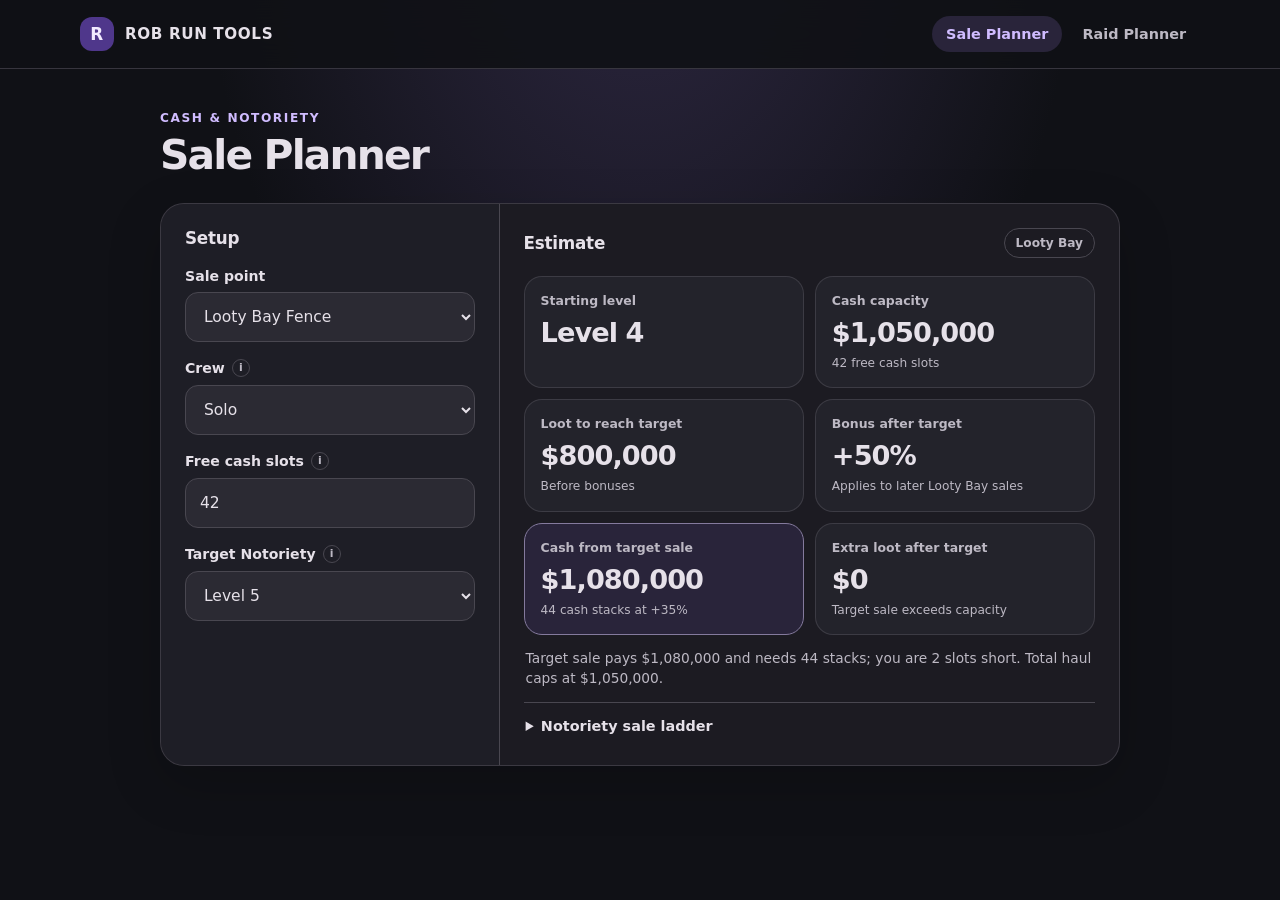
==== commit 526b85fb: "Separate fixed center and Looty Bay sale rates" ====
--- a/notoriety.html
+++ b/notoriety.html
@@ -5,7 +5,7 @@
   <meta name="viewport" content="width=device-width, initial-scale=1">
   <meta name="theme-color" content="#101116">
   <title>Sale Planner · ROB RUN Tools</title>
-  <link rel="stylesheet" href="styles.css">
+  <link rel="stylesheet" href="styles.css?v=be65196">
 </head>
 <body>
   <header class="appbar">
@@ -31,14 +31,14 @@
             </select>
           </label>
           <div class="field" id="district-fields" hidden>
-            <label class="label-line" for="district-level">District level <button class="info" type="button" title="District Sales Centers are for residents. Reported location bonuses: Level I +10%, Level II +20%, Level III +30%. Check the live offer." aria-label="District Sales Center bonus details">i</button></label>
+            <label class="label-line" for="district-level">District level <button class="info" type="button" title="Fixed location bonus only: Level I +10%, Level II +20%, Level III +30%. Notoriety does not apply." aria-label="District Sales Center bonus details">i</button></label>
             <select id="district-level">
               <option value="1">Level I</option>
               <option value="2">Level II</option>
               <option value="3">Level III · Highlands</option>
             </select>
           </div>
-          <label class="field" for="party">
+          <label class="field" id="party-field" for="party">
             <span class="label-line">Crew <button class="info" type="button" title="Sets your estimated starting Notoriety." aria-label="Crew size details">i</button></span>
             <select id="party">
               <option value="solo" selected>Solo</option>
@@ -50,7 +50,7 @@
             <span class="label-line">Free cash slots <button class="info" type="button" title="Each free slot holds one $25,000 cash stack." aria-label="Cash slots details">i</button></span>
             <input id="slots" type="number" min="0" step="1" value="42" inputmode="numeric">
           </label>
-          <label class="field" for="target">
+          <label class="field" id="target-field" for="target">
             <span class="label-line">Target Notoriety <button class="info" type="button" title="Notoriety thresholds are estimates. Check the live sale preview." aria-label="Notoriety estimate details">i</button></span>
             <select id="target"></select>
           </label>
@@ -59,19 +59,19 @@
       <div class="results">
         <div class="results-head"><h2>Estimate</h2><span class="live-chip" id="location-chip">Looty Bay</span></div>
         <div class="result-grid" aria-live="polite" aria-atomic="true">
-          <div class="result"><span class="result-label">Starting level</span><strong class="result-value" id="start-level">Level 4</strong></div>
+          <div class="result" id="result-start-level"><span class="result-label">Starting level</span><strong class="result-value" id="start-level">Level 4</strong></div>
           <div class="result"><span class="result-label">Cash capacity</span><strong class="result-value" id="capacity">$1,050,000</strong><span class="result-detail" id="capacity-detail">42 free slots</span></div>
-          <div class="result"><span class="result-label">Loot to reach target</span><strong class="result-value" id="sale-needed">$800,000</strong><span class="result-detail">Before bonuses</span></div>
-          <div class="result"><span class="result-label">Total sale bonus</span><strong class="result-value" id="total-bonus">+50%</strong><span class="result-detail" id="bonus-detail">+50% Notoriety</span></div>
-          <div class="result primary"><span class="result-label">Cash to collect</span><strong class="result-value" id="payout">$1,200,000</strong><span class="result-detail" id="slots-needed">48 slots needed</span></div>
-          <div class="result"><span class="result-label">Loot to fill your slots</span><strong class="result-value" id="fill-value">$700,000</strong><span class="result-detail">Before bonuses at target</span></div>
+          <div class="result" id="result-sale-needed"><span class="result-label">Loot to reach target</span><strong class="result-value" id="sale-needed">$800,000</strong><span class="result-detail">Before bonuses</span></div>
+          <div class="result"><span class="result-label" id="bonus-label">Bonus after target</span><strong class="result-value" id="total-bonus">+50%</strong><span class="result-detail" id="bonus-detail">Applies to later Looty Bay sales</span></div>
+          <div class="result primary" id="result-payout-card"><span class="result-label" id="payout-label">Cash from target sale</span><strong class="result-value" id="payout">$1,080,000</strong><span class="result-detail" id="slots-needed">44 cash stacks at +35%</span></div>
+          <div class="result" id="result-fill-card"><span class="result-label" id="fill-label">Extra loot after target</span><strong class="result-value" id="fill-value">$0</strong><span class="result-detail" id="fill-detail">Target sale exceeds capacity</span></div>
         </div>
         <p class="status-line" id="fit-status" aria-live="polite"></p>
-        <details class="details">
+        <details class="details" id="notoriety-ladder">
           <summary>Notoriety sale ladder</summary>
           <div class="table-wrap">
             <table>
-              <thead><tr><th>Target</th><th>Loot to reach</th><th>Total bonus</th><th>Cash</th></tr></thead>
+              <thead><tr><th>Target</th><th>Loot to reach</th><th>Bonus after</th><th><span title="This target sale uses your current Notoriety bonus. The target bonus applies to later sales.">Cash from target sale</span></th></tr></thead>
               <tbody id="ladder-body"></tbody>
             </table>
           </div>
@@ -88,6 +88,9 @@
       const locationInput = document.getElementById("location");
       const districtInput = document.getElementById("district-level");
       const districtFields = document.getElementById("district-fields");
+      const partyField = document.getElementById("party-field");
+      const targetField = document.getElementById("target-field");
+      const notorietyLadder = document.getElementById("notoriety-ladder");
       const money = new Intl.NumberFormat("en-US", { style: "currency", currency: "USD", maximumFractionDigits: 0 });
       const thresholds = [0, 200000, 500000, 1000000, 1800000];
       const notorietyBonuses = [0, 10, 20, 35, 50];
@@ -108,49 +111,75 @@
       }
 
       function calculate() {
+        const isCenter = locationInput.value === "center";
         const startLevel = starts[partyInput.value].level;
         const targetLevel = Number(targetInput.value) || startLevel;
         const slots = Math.max(0, Math.floor(Number(slotsInput.value) || 0));
-        const locationBonus = locationInput.value === "center" ? districtBonuses[Number(districtInput.value)] : 0;
-        const targetNotorietyBonus = notorietyBonuses[targetLevel - 1];
-        const totalBonus = targetNotorietyBonus + locationBonus;
+        const locationBonus = isCenter ? districtBonuses[Number(districtInput.value)] : 0;
+        const targetNotorietyBonus = isCenter ? 0 : notorietyBonuses[targetLevel - 1];
+        const totalBonus = isCenter ? locationBonus : targetNotorietyBonus;
         const multiplier = 1 + totalBonus / 100;
+        const currentNotorietyBonus = notorietyBonuses[startLevel - 1];
+        const payoutMultiplier = isCenter ? multiplier : 1 + currentNotorietyBonus / 100;
         const capacity = slots * 25000;
-        const saleNeeded = Math.max(0, thresholds[targetLevel - 1] - thresholds[startLevel - 1]);
-        const payout = saleNeeded * multiplier;
+        const saleNeeded = isCenter ? 0 : Math.max(0, thresholds[targetLevel - 1] - thresholds[startLevel - 1]);
+        const payout = isCenter ? capacity : saleNeeded * payoutMultiplier;
         const slotsNeeded = Math.ceil(payout / 25000);
-        const fillValue = capacity / multiplier;
+        const additionalCashCapacity = Math.max(0, capacity - payout);
+        const extraLootAfterTarget = additionalCashCapacity / multiplier;
+        const fillValue = isCenter ? capacity / multiplier : extraLootAfterTarget;
+        const totalLootForFullHaul = saleNeeded + extraLootAfterTarget;
+        const districtLevel = Number(districtInput.value);
+        const districtRoman = ["I", "II", "III"][districtLevel - 1];
+
+        partyField.hidden = isCenter;
+        targetField.hidden = isCenter;
+        districtFields.hidden = !isCenter;
+        output("result-start-level").hidden = isCenter;
+        output("result-sale-needed").hidden = isCenter;
+        notorietyLadder.hidden = isCenter;
+        output("result-payout-card").classList.toggle("primary", !isCenter);
+        output("result-fill-card").classList.toggle("primary", isCenter);
 
         output("start-level").textContent = "Level " + startLevel;
         output("capacity").textContent = money.format(capacity);
         output("capacity-detail").textContent = slots + " free cash slot" + (slots === 1 ? "" : "s");
         output("sale-needed").textContent = money.format(saleNeeded);
+        output("bonus-label").textContent = isCenter ? "Sales Center bonus" : "Bonus after target";
         output("total-bonus").textContent = "+" + totalBonus + "%";
-        output("bonus-detail").textContent = "+" + targetNotorietyBonus + "% Notoriety" + (locationBonus ? " · +" + locationBonus + "% location" : "");
+        output("bonus-detail").textContent = isCenter ? "Fixed · no Notoriety" : "Applies to later Looty Bay sales";
+        output("payout-label").textContent = isCenter ? "Cash at full capacity" : "Cash from target sale";
         output("payout").textContent = money.format(payout);
-        output("slots-needed").textContent = slotsNeeded + " cash slot" + (slotsNeeded === 1 ? "" : "s") + " needed";
+        output("slots-needed").textContent = isCenter
+          ? slots + " cash stack" + (slots === 1 ? "" : "s")
+           : slotsNeeded + " cash stack" + (slotsNeeded === 1 ? "" : "s") + " at +" + currentNotorietyBonus + "%";
+        output("fill-label").textContent = isCenter ? "Loot to fill slots" : "Extra loot after target";
         output("fill-value").textContent = money.format(Math.round(fillValue));
-        output("location-chip").textContent = locationInput.value === "center" ? "District Center" : "Looty Bay";
-        districtFields.hidden = locationInput.value !== "center";
+        output("fill-detail").textContent = isCenter ? "Estimated loot value" : payout > capacity ? "Target sale exceeds capacity" : "Level " + targetLevel + " · +" + totalBonus + "% on later sales";
+        output("location-chip").textContent = isCenter ? "District Center · Level " + districtRoman : "Looty Bay";
 
         if (slots === 0) {
           output("fit-status").textContent = "No free cash slots.";
-        } else if (slotsNeeded > slots) {
-          output("fit-status").textContent = "Short by " + money.format(payout - capacity) + " · free " + (slotsNeeded - slots) + " more slot" + (slotsNeeded - slots === 1 ? "" : "s") + ".";
-        } else if (payout === 0) {
-          output("fit-status").textContent = "No sale needed for this level. Bring " + money.format(Math.round(fillValue)) + " loot value to fill your cash slots.";
+        } else if (isCenter) {
+          output("fit-status").textContent = "Fixed Sales Center bonus · Notoriety does not apply.";
+        } else if (payout > capacity) {
+          output("fit-status").textContent = "Target sale pays " + money.format(payout) + " and needs " + slotsNeeded + " stacks; you are " + (slotsNeeded - slots) + " slot" + (slotsNeeded - slots === 1 ? "" : "s") + " short. Total haul caps at " + money.format(capacity) + ".";
+        } else if (saleNeeded === 0) {
+          output("fit-status").textContent = "Sell " + money.format(Math.round(extraLootAfterTarget)) + " loot at +" + totalBonus + "% to fill " + slots + " stacks · " + money.format(capacity) + " total haul.";
+        } else if (extraLootAfterTarget > 0) {
+          output("fit-status").textContent = "After target, sell " + money.format(Math.round(extraLootAfterTarget)) + " more at +" + totalBonus + "% · " + money.format(Math.round(totalLootForFullHaul)) + " loot for " + money.format(capacity) + " total haul.";
         } else {
-          const extraLoot = Math.max(0, capacity - payout) / multiplier;
-          output("fit-status").textContent = extraLoot > 0
-            ? "Pickup fits · about " + money.format(Math.round(extraLoot)) + " more loot value fills the remaining space."
-            : "Pickup fills your cash slots.";
+          output("fit-status").textContent = "Target sale fills your slots · total haul " + money.format(Math.min(payout, capacity)) + ".";
         }
 
         const rows = [];
-        for (let level = startLevel + 1; level <= 5; level += 1) {
-          const value = thresholds[level - 1] - thresholds[startLevel - 1];
-          const combinedBonus = notorietyBonuses[level - 1] + locationBonus;
-          rows.push("<tr class=\"" + (level === targetLevel ? "selected" : "") + "\"><td>Level " + level + "</td><td>" + money.format(value) + "</td><td>+" + combinedBonus + "%</td><td>" + money.format(value * (1 + combinedBonus / 100)) + "</td></tr>");
+        if (!isCenter) {
+          for (let level = startLevel + 1; level <= 5; level += 1) {
+            const value = thresholds[level - 1] - thresholds[startLevel - 1];
+            const levelBonus = notorietyBonuses[level - 1];
+            const saleCash = value * (1 + currentNotorietyBonus / 100);
+            rows.push("<tr class=\"" + (level === targetLevel ? "selected" : "") + "\"><td>Level " + level + "</td><td>" + money.format(value) + "</td><td>+" + levelBonus + "%</td><td>" + money.format(saleCash) + "</td></tr>");
+          }
         }
         output("ladder-body").innerHTML = rows.join("");
         output("ladder-empty").hidden = rows.length > 0;
--- a/styles.css
+++ b/styles.css
@@ -184,6 +184,20 @@
 .target-table { border: 1px solid var(--outline); border-radius: 17px; overflow: hidden; }
 .target-table th { padding: 13px 12px; background: var(--surface-2); }
 .target-table td { padding: 12px; }
+.target-summary { display: grid; grid-template-columns: repeat(3, minmax(0, 1fr)); gap: 9px; margin: 16px 0 10px; }
+.target-summary-item { display: flex; min-width: 0; align-items: center; justify-content: space-between; gap: 8px; padding: 12px; border: 1px solid var(--outline); border-radius: 14px; background: var(--surface-2); }
+.target-summary-item span { color: var(--muted); font-size: .76rem; }
+.target-summary-item strong { color: var(--text); font-size: 1rem; font-variant-numeric: tabular-nums; }
+.target-plan-status { min-height: 42px; margin: 0 2px 4px; color: var(--accent); font-size: .88rem; font-weight: 600; line-height: 1.4; }
+.target-section { margin-top: 17px; }
+.target-section .section-title { margin-bottom: 10px; }
+.target-section .details { margin-top: 15px; }
+.target-section summary { color: var(--accent); }
+.qty-control { display: inline-flex; align-items: center; gap: 7px; padding: 3px; border: 1px solid var(--outline); border-radius: 999px; background: var(--surface-2); }
+.qty-btn, .add-target { display: inline-grid; width: 29px; height: 29px; place-items: center; padding: 0; border: 1px solid var(--outline); border-radius: 50%; background: var(--surface-3); color: var(--accent); font-size: 1.05rem; font-weight: 700; line-height: 1; cursor: pointer; }
+.add-target { width: 31px; height: 31px; }
+.qty-count { min-width: 16px; color: var(--text); font-size: .82rem; font-weight: 650; text-align: center; font-variant-numeric: tabular-nums; }
+.qty-btn:disabled, .add-target:disabled { opacity: .38; cursor: not-allowed; }
 .numeric { text-align: right; white-space: nowrap; }
 .outlook { display: inline-flex; align-items: center; min-height: 27px; padding: 4px 9px; border-radius: 999px; font-size: .76rem; font-weight: 650; white-space: nowrap; }
 .outlook.good { background: color-mix(in srgb, var(--good) 15%, transparent); color: var(--good); }
@@ -235,6 +249,8 @@
   .summary-item { min-width: 0; flex: 1 1 140px; }
   .target-table th, .target-table td { padding: 10px 7px; font-size: .75rem; }
   .outlook { padding: 4px 7px; font-size: .68rem; }
+  .target-summary { grid-template-columns: 1fr; }
+  .target-summary-item { padding: 10px 12px; }
 }
 @media (max-width: 390px) {
   .brand > span:last-child { display: none; }
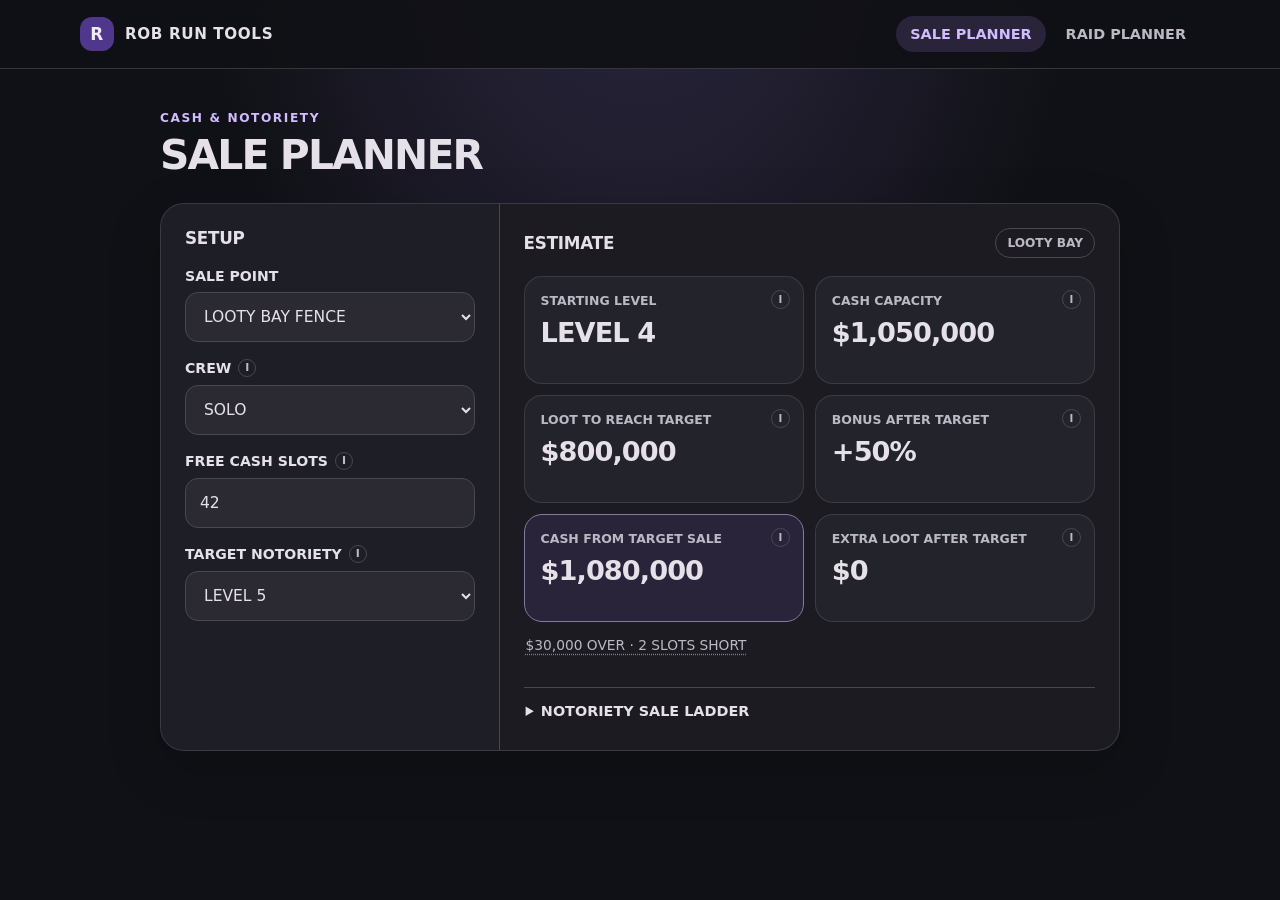
==== commit 8654c69a: "Add working uppercase tooltips" ====
--- a/notoriety.html
+++ b/notoriety.html
@@ -5,7 +5,7 @@
   <meta name="viewport" content="width=device-width, initial-scale=1">
   <meta name="theme-color" content="#101116">
   <title>Sale Planner · ROB RUN Tools</title>
-  <link rel="stylesheet" href="styles.css?v=be65196">
+  <link rel="stylesheet" href="styles.css?v=tooltips-20261120">
 </head>
 <body>
   <header class="appbar">
@@ -31,7 +31,7 @@
             </select>
           </label>
           <div class="field" id="district-fields" hidden>
-            <label class="label-line" for="district-level">District level <button class="info" type="button" title="Fixed location bonus only: Level I +10%, Level II +20%, Level III +30%. Notoriety does not apply." aria-label="District Sales Center bonus details">i</button></label>
+            <label class="label-line" for="district-level">District level <button class="info" type="button" data-tooltip="Fixed bonus only: Level I +10%, Level II +20%, Level III +30%. Notoriety does not apply." aria-label="DISTRICT SALES CENTER BONUS DETAILS">i</button></label>
             <select id="district-level">
               <option value="1">Level I</option>
               <option value="2">Level II</option>
@@ -39,7 +39,7 @@
             </select>
           </div>
           <label class="field" id="party-field" for="party">
-            <span class="label-line">Crew <button class="info" type="button" title="Sets your estimated starting Notoriety." aria-label="Crew size details">i</button></span>
+            <span class="label-line">Crew <button class="info" type="button" data-tooltip="Sets your starting Notoriety level." aria-label="CREW SIZE DETAILS">i</button></span>
             <select id="party">
               <option value="solo" selected>Solo</option>
               <option value="duo">Duo</option>
@@ -47,11 +47,11 @@
             </select>
           </label>
           <label class="field" for="slots">
-            <span class="label-line">Free cash slots <button class="info" type="button" title="Each free slot holds one $25,000 cash stack." aria-label="Cash slots details">i</button></span>
+            <span class="label-line">Free cash slots <button class="info" type="button" data-tooltip="Each free slot holds one $25,000 cash stack." aria-label="CASH SLOTS DETAILS">i</button></span>
             <input id="slots" type="number" min="0" step="1" value="42" inputmode="numeric">
           </label>
           <label class="field" id="target-field" for="target">
-            <span class="label-line">Target Notoriety <button class="info" type="button" title="Notoriety thresholds are estimates. Check the live sale preview." aria-label="Notoriety estimate details">i</button></span>
+            <span class="label-line">Target Notoriety <button class="info" type="button" data-tooltip="Choose a level to see the loot needed to reach it and the bonus for later sales." aria-label="NOTORIETY ESTIMATE DETAILS">i</button></span>
             <select id="target"></select>
           </label>
         </div>
@@ -59,19 +59,19 @@
       <div class="results">
         <div class="results-head"><h2>Estimate</h2><span class="live-chip" id="location-chip">Looty Bay</span></div>
         <div class="result-grid" aria-live="polite" aria-atomic="true">
-          <div class="result" id="result-start-level"><span class="result-label">Starting level</span><strong class="result-value" id="start-level">Level 4</strong></div>
-          <div class="result"><span class="result-label">Cash capacity</span><strong class="result-value" id="capacity">$1,050,000</strong><span class="result-detail" id="capacity-detail">42 free slots</span></div>
-          <div class="result" id="result-sale-needed"><span class="result-label">Loot to reach target</span><strong class="result-value" id="sale-needed">$800,000</strong><span class="result-detail">Before bonuses</span></div>
-          <div class="result"><span class="result-label" id="bonus-label">Bonus after target</span><strong class="result-value" id="total-bonus">+50%</strong><span class="result-detail" id="bonus-detail">Applies to later Looty Bay sales</span></div>
-          <div class="result primary" id="result-payout-card"><span class="result-label" id="payout-label">Cash from target sale</span><strong class="result-value" id="payout">$1,080,000</strong><span class="result-detail" id="slots-needed">44 cash stacks at +35%</span></div>
-          <div class="result" id="result-fill-card"><span class="result-label" id="fill-label">Extra loot after target</span><strong class="result-value" id="fill-value">$0</strong><span class="result-detail" id="fill-detail">Target sale exceeds capacity</span></div>
+          <div class="result" id="result-start-level" tabindex="0" role="group" data-tooltip="Starting Notoriety based on crew."><span class="result-label">Starting level</span><strong class="result-value" id="start-level">Level 4</strong></div>
+          <div class="result" id="result-capacity" tabindex="0" role="group" data-tooltip="42 free cash slots × $25,000 per stack."><span class="result-label">Cash capacity</span><strong class="result-value" id="capacity">$1,050,000</strong><span class="result-detail" id="capacity-detail">42 free slots</span></div>
+          <div class="result" id="result-sale-needed" tabindex="0" role="group" data-tooltip="Base loot value before the current Notoriety bonus."><span class="result-label">Loot to reach target</span><strong class="result-value" id="sale-needed">$800,000</strong><span class="result-detail">Before bonuses</span></div>
+          <div class="result" id="result-bonus" tabindex="0" role="group" data-tooltip="Applies to later Looty Bay sales."><span class="result-label" id="bonus-label">Bonus after target</span><strong class="result-value" id="total-bonus">+50%</strong><span class="result-detail" id="bonus-detail">Applies to later Looty Bay sales</span></div>
+          <div class="result primary" id="result-payout-card" tabindex="0" role="group" data-tooltip="Cash from the target sale at your current bonus."><span class="result-label" id="payout-label">Cash from target sale</span><strong class="result-value" id="payout">$1,080,000</strong><span class="result-detail" id="slots-needed">44 cash stacks at +35%</span></div>
+          <div class="result" id="result-fill-card" tabindex="0" role="group" data-tooltip="Extra loot value to sell after reaching your target."><span class="result-label" id="fill-label">Extra loot after target</span><strong class="result-value" id="fill-value">$0</strong><span class="result-detail" id="fill-detail">Target sale exceeds capacity</span></div>
         </div>
-        <p class="status-line" id="fit-status" aria-live="polite"></p>
+        <p class="status-line" id="fit-status" tabindex="0" aria-live="polite"></p>
         <details class="details" id="notoriety-ladder">
           <summary>Notoriety sale ladder</summary>
           <div class="table-wrap">
             <table>
-              <thead><tr><th>Target</th><th>Loot to reach</th><th>Bonus after</th><th><span title="This target sale uses your current Notoriety bonus. The target bonus applies to later sales.">Cash from target sale</span></th></tr></thead>
+              <thead><tr><th>Target</th><th>Loot to reach</th><th>Bonus after</th><th><span tabindex="0" data-tooltip="This target sale uses your current Notoriety bonus. The target bonus applies to later sales.">Cash from target sale</span></th></tr></thead>
               <tbody id="ladder-body"></tbody>
             </table>
           </div>
@@ -158,18 +158,39 @@
         output("fill-detail").textContent = isCenter ? "Estimated loot value" : payout > capacity ? "Target sale exceeds capacity" : "Level " + targetLevel + " · +" + totalBonus + "% on later sales";
         output("location-chip").textContent = isCenter ? "District Center · Level " + districtRoman : "Looty Bay";
 
+        output("result-start-level").dataset.tooltip = "Starting Notoriety level " + startLevel + ", based on crew.";
+        output("result-capacity").dataset.tooltip = slots + " free cash slots × $25,000 per stack = " + money.format(capacity) + ".";
+        output("result-sale-needed").dataset.tooltip = money.format(saleNeeded) + " base loot value to reach Level " + targetLevel + ", before the current bonus.";
+        output("result-bonus").dataset.tooltip = isCenter
+          ? "Level " + districtRoman + " District Sales Center bonus is fixed at +" + totalBonus + "%. Notoriety does not apply."
+          : "Level " + targetLevel + " gives +" + totalBonus + "% on later Looty Bay sales.";
+        output("result-payout-card").dataset.tooltip = isCenter
+          ? money.format(capacity) + " cash at full capacity."
+          : money.format(saleNeeded) + " loot at the current +" + currentNotorietyBonus + "% bonus pays " + money.format(payout) + " and needs " + slotsNeeded + " stacks.";
+        output("result-fill-card").dataset.tooltip = isCenter
+          ? money.format(Math.round(fillValue)) + " estimated loot value fills " + slots + " cash slots at +" + totalBonus + "%."
+          : payout > capacity
+            ? "The target sale exceeds your cash capacity by " + money.format(payout - capacity) + "."
+            : "Sell about " + money.format(Math.round(extraLootAfterTarget)) + " more loot at +" + totalBonus + "% after reaching the target.";
+
         if (slots === 0) {
-          output("fit-status").textContent = "No free cash slots.";
+          output("fit-status").textContent = "No free slots";
+          output("fit-status").dataset.tooltip = "Add free cash slots to calculate your carrying capacity.";
         } else if (isCenter) {
-          output("fit-status").textContent = "Fixed Sales Center bonus · Notoriety does not apply.";
+          output("fit-status").textContent = "Fixed +" + totalBonus + "% · No Notoriety";
+          output("fit-status").dataset.tooltip = "District Sales Center Level " + districtRoman + " has a fixed +" + totalBonus + "% bonus. Notoriety does not apply.";
         } else if (payout > capacity) {
-          output("fit-status").textContent = "Target sale pays " + money.format(payout) + " and needs " + slotsNeeded + " stacks; you are " + (slotsNeeded - slots) + " slot" + (slotsNeeded - slots === 1 ? "" : "s") + " short. Total haul caps at " + money.format(capacity) + ".";
+          output("fit-status").textContent = money.format(payout - capacity) + " over · " + (slotsNeeded - slots) + " slots short";
+          output("fit-status").dataset.tooltip = "The target sale pays " + money.format(payout) + " and needs " + slotsNeeded + " stacks. You are " + (slotsNeeded - slots) + " slots short. Total haul caps at " + money.format(capacity) + ".";
         } else if (saleNeeded === 0) {
-          output("fit-status").textContent = "Sell " + money.format(Math.round(extraLootAfterTarget)) + " loot at +" + totalBonus + "% to fill " + slots + " stacks · " + money.format(capacity) + " total haul.";
+          output("fit-status").textContent = money.format(Math.round(extraLootAfterTarget)) + " loot → " + money.format(capacity) + " haul";
+          output("fit-status").dataset.tooltip = "Sell about " + money.format(Math.round(extraLootAfterTarget)) + " loot at +" + totalBonus + "% to fill all " + slots + " cash stacks.";
         } else if (extraLootAfterTarget > 0) {
-          output("fit-status").textContent = "After target, sell " + money.format(Math.round(extraLootAfterTarget)) + " more at +" + totalBonus + "% · " + money.format(Math.round(totalLootForFullHaul)) + " loot for " + money.format(capacity) + " total haul.";
+          output("fit-status").textContent = "+" + money.format(Math.round(extraLootAfterTarget)) + " loot at +" + totalBonus + "% · " + money.format(capacity) + " haul";
+          output("fit-status").dataset.tooltip = "After reaching Level " + targetLevel + ", sell about " + money.format(Math.round(extraLootAfterTarget)) + " more loot at +" + totalBonus + "%. Total loot sold is about " + money.format(Math.round(totalLootForFullHaul)) + " for a " + money.format(capacity) + " haul.";
         } else {
-          output("fit-status").textContent = "Target sale fills your slots · total haul " + money.format(Math.min(payout, capacity)) + ".";
+          output("fit-status").textContent = "Target sale fills slots · " + money.format(Math.min(payout, capacity)) + " haul";
+          output("fit-status").dataset.tooltip = "The target sale fills your available cash slots.";
         }
 
         const rows = [];
@@ -194,5 +215,6 @@
       calculate();
     })();
   </script>
+  <script src="tooltips.js?v=tooltips-20261120"></script>
 </body>
 </html>
--- a/styles.css
+++ b/styles.css
@@ -26,10 +26,12 @@
   margin: 0;
   background: radial-gradient(ellipse at 50% -24%, #312a47 0, transparent 50%), var(--bg);
   color: var(--text);
+  text-transform: uppercase;
 }
 a { color: inherit; }
 button, input, select { font: inherit; }
 button, select, input { -webkit-tap-highlight-color: transparent; }
+button, input, select { text-transform: uppercase; }
 :focus-visible { outline: 2px solid var(--accent); outline-offset: 3px; }
 [hidden] { display: none !important; }
 
@@ -132,11 +134,13 @@
   font-size: .68rem;
   cursor: help;
 }
+.info:hover, .info:focus-visible { border-color: var(--accent); color: var(--accent); }
 .results { min-width: 0; padding: 24px; }
 .results-head { display: flex; align-items: center; justify-content: space-between; gap: 14px; margin-bottom: 18px; }
 .live-chip { padding: 7px 11px; border: 1px solid var(--outline); border-radius: 999px; color: var(--muted); font-size: .76rem; font-weight: 650; white-space: nowrap; }
 .result-grid { display: grid; grid-template-columns: repeat(2, minmax(0, 1fr)); gap: 11px; }
 .result {
+  position: relative;
   min-width: 0;
   min-height: 108px;
   padding: 16px;
@@ -147,8 +151,27 @@
 .result.primary { border-color: color-mix(in srgb, var(--accent) 44%, var(--outline)); background: var(--accent-soft); }
 .result-label { display: flex; align-items: center; gap: 6px; margin-bottom: 9px; color: var(--muted); font-size: .78rem; font-weight: 550; line-height: 1.3; }
 .result-value { display: block; overflow-wrap: anywhere; color: var(--text); font-size: clamp(1.2rem, 2.8vw, 1.7rem); font-weight: 680; letter-spacing: -.035em; line-height: 1.1; font-variant-numeric: tabular-nums; }
-.result-detail { display: block; margin-top: 7px; color: var(--muted); font-size: .76rem; line-height: 1.35; }
+.result-detail { display: none; margin-top: 7px; color: var(--muted); font-size: .76rem; line-height: 1.35; }
+.result[data-tooltip] { cursor: help; }
+.result[data-tooltip] .result-label { padding-right: 21px; }
+.result[data-tooltip]::after {
+  position: absolute;
+  top: 13px;
+  right: 13px;
+  display: grid;
+  width: 17px;
+  height: 17px;
+  place-items: center;
+  border: 1px solid var(--outline);
+  border-radius: 50%;
+  color: var(--muted);
+  content: "i";
+  font-size: .64rem;
+  font-weight: 700;
+}
+.result[data-tooltip]:hover::after, .result[data-tooltip]:focus-visible::after { border-color: var(--accent); color: var(--accent); }
 .status-line { min-height: 38px; margin: 14px 2px 4px; color: var(--muted); font-size: .86rem; line-height: 1.45; }
+.status-line[data-tooltip], .target-plan-status[data-tooltip] { cursor: help; text-decoration: underline dotted color-mix(in srgb, var(--accent) 58%, transparent); text-underline-offset: 4px; }
 .details { margin-top: 13px; border-top: 1px solid var(--outline); }
 .details summary { padding: 15px 2px 7px; color: var(--text); font-size: .9rem; font-weight: 600; cursor: pointer; }
 .table-wrap { overflow-x: auto; }
@@ -204,6 +227,26 @@
 .outlook.maybe { background: color-mix(in srgb, var(--warn) 15%, transparent); color: var(--warn); }
 .outlook.bad { background: color-mix(in srgb, var(--bad) 12%, transparent); color: var(--bad); }
 .footer-note { margin: 15px 2px 0; color: var(--muted); font-size: .77rem; }
+.footer-help { margin-top: 12px; }
+.app-tooltip {
+  position: fixed;
+  z-index: 1000;
+  width: max-content;
+  max-width: min(300px, calc(100vw - 24px));
+  padding: 10px 12px;
+  border: 1px solid var(--outline);
+  border-radius: 12px;
+  background: var(--surface-3);
+  box-shadow: 0 12px 32px rgb(0 0 0 / 38%);
+  color: var(--text);
+  font-size: .75rem;
+  font-weight: 550;
+  line-height: 1.45;
+  text-transform: uppercase;
+  pointer-events: none;
+}
+th span[data-tooltip] { cursor: help; text-decoration: underline dotted color-mix(in srgb, var(--muted) 70%, transparent); text-underline-offset: 3px; }
+.outlook[data-tooltip] { cursor: help; }
 
 .home-page { padding-top: clamp(56px, 10vw, 112px); }
 .home-intro { max-width: 650px; margin-bottom: 35px; }
